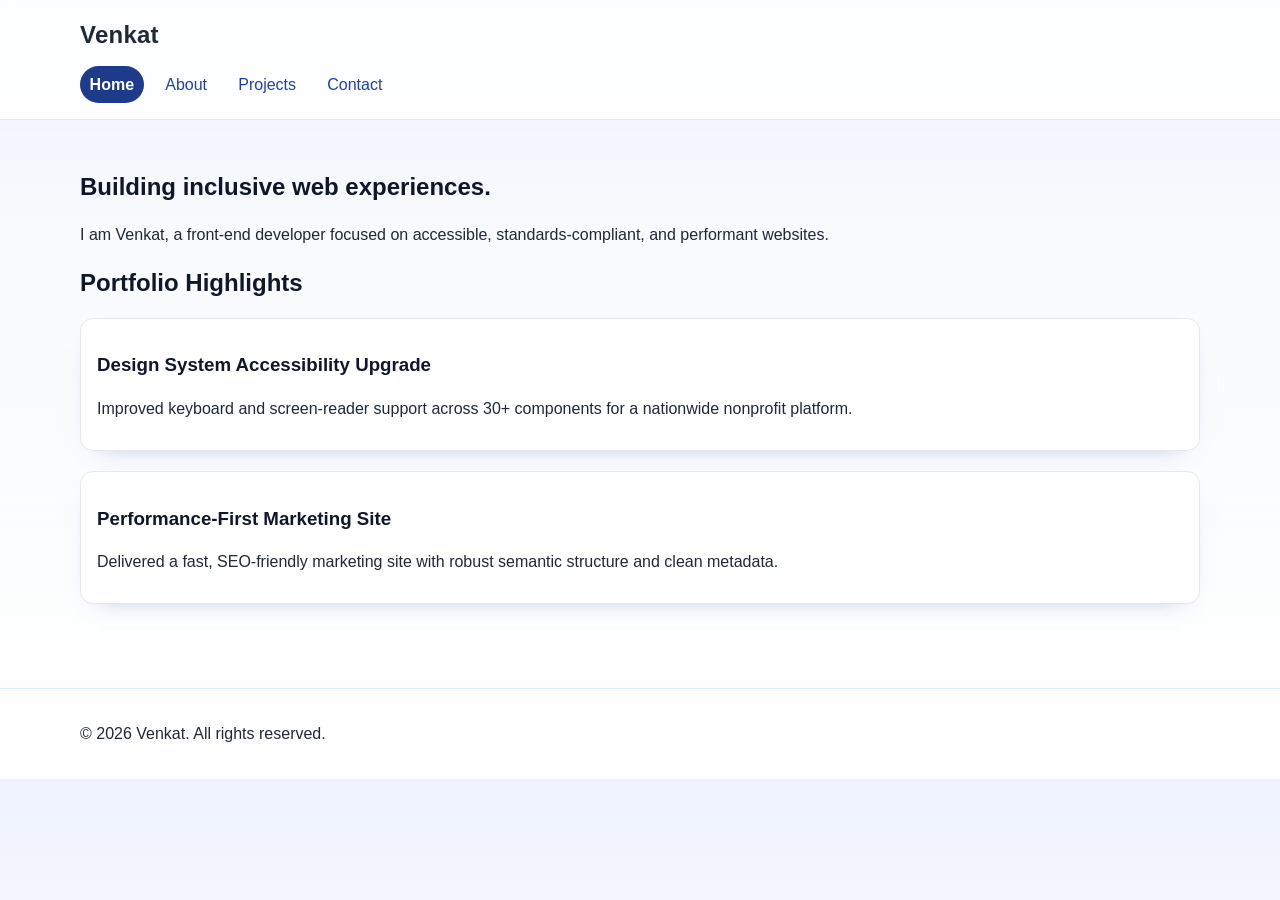
==== index.html @ 098e1fb7 "Add files via upload" ====
<!doctype html>
<html lang="en">
  <head>
    <meta charset="utf-8" />
    <meta name="viewport" content="width=device-width, initial-scale=1" />
    <title>Venkat | Personal Portfolio</title>
    <meta
      name="description"
      content="Venkat personal portfolio featuring projects, skills, and contact information."
    />
    <meta name="robots" content="index, follow" />
    <meta name="author" content="Venkat" />
    <meta name="theme-color" content="#111827" />
    <link rel="canonical" href="https://mysite.com/" />
    <meta property="og:title" content="Venkat | Personal Portfolio" />
    <meta
      property="og:description"
      content="Explore Venkat's work, experience, and ways to connect."
    />
    <meta property="og:type" content="website" />
    <meta property="og:url" content="https://mysite.com/" />
    <meta property="og:site_name" content="Venkat Portfolio" />
    <meta name="twitter:card" content="summary" />
    <meta name="twitter:title" content="Venkat | Personal Portfolio" />
    <meta
      name="twitter:description"
      content="Explore Venkat's work, experience, and ways to connect."
    />
    <link rel="stylesheet" href="styles.css" />
  </head>
  <body>
    <a class="skip-link" href="#main-content">Skip to main content</a>
    <header class="site-header" role="banner">
      <div class="wrapper">
        <p class="site-title">Venkat</p>
        <nav class="site-nav" aria-label="Primary">
          <ul>
            <li><a href="index.html" aria-current="page">Home</a></li>
            <li><a href="about.html">About</a></li>
            <li><a href="projects.html">Projects</a></li>
            <li><a href="contact.html">Contact</a></li>
          </ul>
        </nav>
      </div>
    </header>

    <main id="main-content" role="main">
      <div class="wrapper">
        <section aria-labelledby="intro-heading">
          <h1 id="intro-heading">Building inclusive web experiences.</h1>
          <p>
            I am Venkat, a front-end developer focused on accessible,
            standards-compliant, and performant websites.
          </p>
        </section>

        <section aria-labelledby="highlights-heading">
          <h2 id="highlights-heading">Portfolio Highlights</h2>
          <article aria-labelledby="highlight-1-title">
            <h3 id="highlight-1-title">Design System Accessibility Upgrade</h3>
            <p>
              Improved keyboard and screen-reader support across 30+ components
              for a nationwide nonprofit platform.
            </p>
          </article>
          <article aria-labelledby="highlight-2-title">
            <h3 id="highlight-2-title">Performance-First Marketing Site</h3>
            <p>
              Delivered a fast, SEO-friendly marketing site with robust
              semantic structure and clean metadata.
            </p>
          </article>
        </section>
      </div>
    </main>

    <footer class="site-footer" role="contentinfo">
      <div class="wrapper">
        <p>&copy; 2026 Venkat. All rights reserved.</p>
      </div>
    </footer>
  </body>
</html>
---- styles.css ----
*,
*::before,
*::after {
  box-sizing: border-box;
}

html {
  font-family: "Segoe UI", Roboto, Arial, sans-serif;
  line-height: 1.6;
  scroll-behavior: smooth;
}

body {
  margin: 0;
  color: #1f2937;
  background: linear-gradient(180deg, #eef2ff 0%, #f8fafc 30%, #ffffff 100%);
}

a {
  color: #1e40af;
  text-underline-offset: 3px;
}

a:hover {
  color: #1d4ed8;
}

a:focus-visible,
button:focus-visible,
summary:focus-visible,
input:focus-visible,
textarea:focus-visible {
  outline: 3px solid #f59e0b;
  outline-offset: 2px;
}

.skip-link {
  position: absolute;
  left: 0.5rem;
  top: -3rem;
  background: #111827;
  color: #ffffff;
  padding: 0.5rem 0.75rem;
  border-radius: 0.25rem;
}

.skip-link:focus {
  top: 0.5rem;
}

.site-header,
.site-footer {
  background: rgba(255, 255, 255, 0.85);
  backdrop-filter: blur(6px);
  border-bottom: 1px solid #dbeafe;
  padding: 1rem 0;
}

.wrapper {
  width: min(70rem, calc(100% - 2rem));
  margin-inline: auto;
}

.site-title {
  margin: 0;
  font-size: 1.5rem;
  font-weight: 700;
  letter-spacing: 0.01em;
}

.site-nav ul {
  list-style: none;
  padding: 0;
  margin: 0.75rem 0 0;
  display: flex;
  gap: 0.75rem;
  flex-wrap: wrap;
}

.site-nav a {
  display: inline-block;
  padding: 0.35rem 0.6rem;
  border-radius: 999px;
  text-decoration: none;
}

.site-nav a:hover {
  background: #e0e7ff;
}

.site-nav a[aria-current="page"] {
  background: #1e3a8a;
  color: #ffffff;
  font-weight: 700;
}

main {
  padding: 2rem 0;
}

section,
article {
  margin: 1.25rem 0;
}

section > h1,
section > h2,
article > h1,
article > h2,
article > h3 {
  line-height: 1.25;
  color: #0f172a;
}

article {
  background: #ffffff;
  border: 1px solid #e5e7eb;
  border-radius: 0.8rem;
  padding: 1rem 1rem 0.8rem;
  box-shadow: 0 10px 25px -20px rgba(30, 64, 175, 0.55);
}

details {
  background: #f8fafc;
  border: 1px solid #dbeafe;
  border-radius: 0.65rem;
  padding: 0.55rem 0.8rem;
}

summary {
  cursor: pointer;
  font-weight: 600;
  color: #1e3a8a;
}

details[open] {
  background: #eff6ff;
}

form {
  max-width: 42rem;
  background: #ffffff;
  border: 1px solid #e5e7eb;
  border-radius: 0.8rem;
  box-shadow: 0 10px 25px -20px rgba(15, 23, 42, 0.5);
  padding: 1rem;
  display: grid;
  gap: 1rem;
}

label {
  display: inline-block;
  font-weight: 600;
  margin-bottom: 0.35rem;
}

input,
textarea {
  width: 100%;
  border: 1px solid #94a3b8;
  border-radius: 0.5rem;
  padding: 0.55rem 0.65rem;
  font: inherit;
  background: #ffffff;
}

textarea {
  min-height: 10rem;
  resize: vertical;
}

small {
  display: block;
  margin-top: 0.3rem;
  color: #374151;
}

button {
  width: fit-content;
  border: 0;
  background: linear-gradient(135deg, #1e3a8a, #1d4ed8);
  color: #ffffff;
  border-radius: 0.5rem;
  padding: 0.6rem 1rem;
  font: inherit;
  cursor: pointer;
}

button:hover {
  filter: brightness(1.05);
}

.site-footer {
  border-top: 1px solid #dbeafe;
  border-bottom: 0;
  margin-top: 2rem;
}

@media (max-width: 640px) {
  .site-nav ul {
    gap: 0.45rem;
  }

  .site-nav a {
    padding: 0.3rem 0.5rem;
  }

  article,
  form {
    padding: 0.85rem;
  }
}
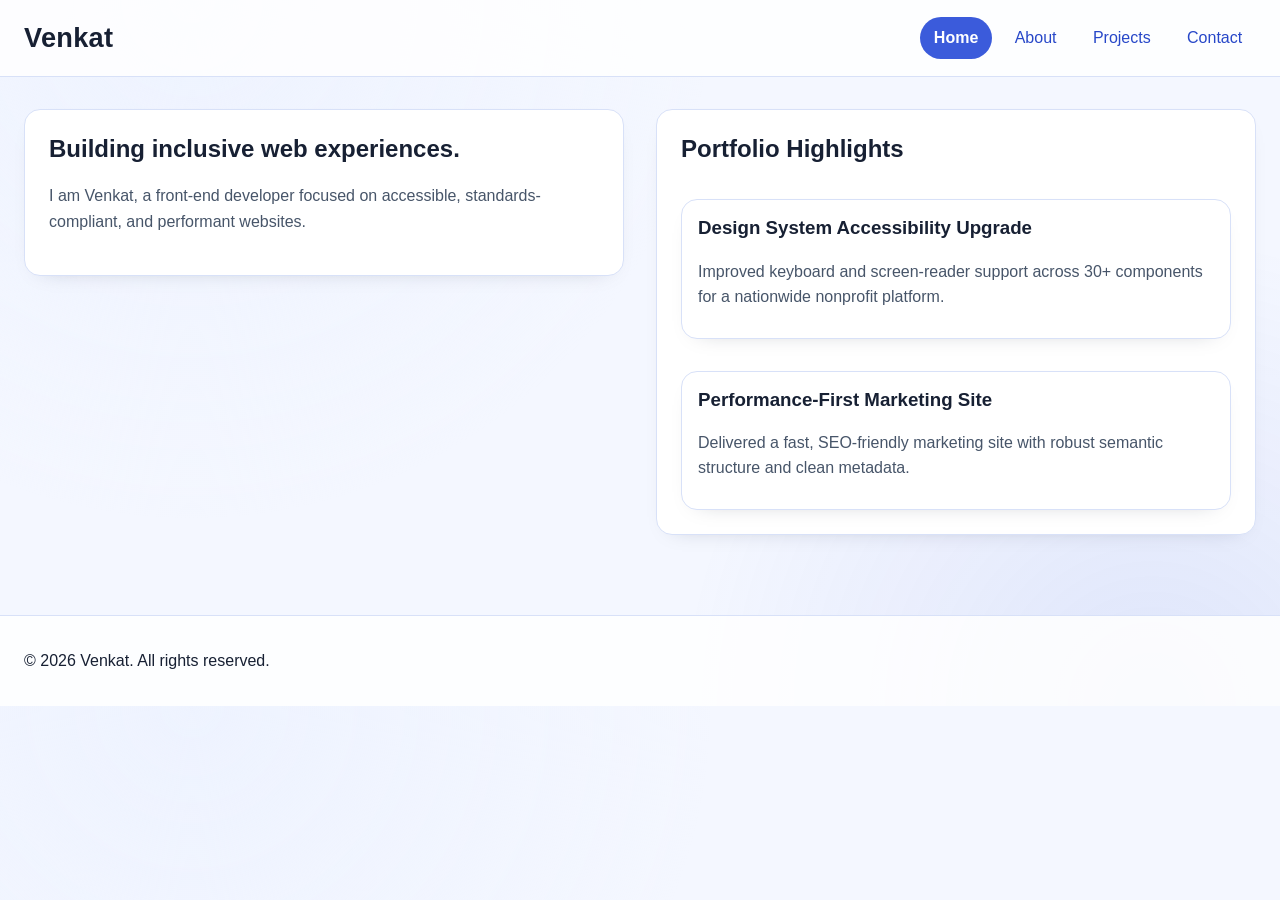
==== commit 03201775: "Add files via upload" ====
--- a/index.html
+++ b/index.html
@@ -28,7 +28,7 @@
     />
     <link rel="stylesheet" href="styles.css" />
   </head>
-  <body>
+  <body class="page-home">
     <a class="skip-link" href="#main-content">Skip to main content</a>
     <header class="site-header" role="banner">
       <div class="wrapper">
@@ -45,8 +45,8 @@
     </header>
 
     <main id="main-content" role="main">
-      <div class="wrapper">
-        <section aria-labelledby="intro-heading">
+      <div class="wrapper page-grid">
+        <section class="hero-card" aria-labelledby="intro-heading">
           <h1 id="intro-heading">Building inclusive web experiences.</h1>
           <p>
             I am Venkat, a front-end developer focused on accessible,
@@ -54,7 +54,7 @@
           </p>
         </section>
 
-        <section aria-labelledby="highlights-heading">
+        <section class="content-card" aria-labelledby="highlights-heading">
           <h2 id="highlights-heading">Portfolio Highlights</h2>
           <article aria-labelledby="highlight-1-title">
             <h3 id="highlight-1-title">Design System Accessibility Upgrade</h3>
--- a/styles.css
+++ b/styles.css
@@ -4,6 +4,48 @@
   box-sizing: border-box;
 }
 
+:root {
+  color-scheme: light;
+  --bg: #f4f7ff;
+  --bg-soft: #eef3ff;
+  --surface: rgba(255, 255, 255, 0.86);
+  --surface-solid: #ffffff;
+  --text: #172033;
+  --text-muted: #475569;
+  --accent: #3b5bdb;
+  --accent-strong: #2747c8;
+  --accent-contrast: #ffffff;
+  --border: #d8e1f8;
+  --shadow-lg: 0 18px 45px -30px rgba(23, 32, 51, 0.45);
+  --shadow-sm: 0 8px 22px -18px rgba(23, 32, 51, 0.35);
+  --radius-xl: 1rem;
+  --radius-lg: 0.85rem;
+  --space-1: 0.5rem;
+  --space-2: 0.75rem;
+  --space-3: 1rem;
+  --space-4: 1.5rem;
+  --space-5: 2rem;
+  --space-6: 3rem;
+}
+
+@media (prefers-color-scheme: dark) {
+  :root {
+    color-scheme: dark;
+    --bg: #0b1220;
+    --bg-soft: #111a2f;
+    --surface: rgba(17, 26, 47, 0.86);
+    --surface-solid: #15213a;
+    --text: #e2e8f0;
+    --text-muted: #c7d2fe;
+    --accent: #8ba3ff;
+    --accent-strong: #a9bbff;
+    --accent-contrast: #0b1220;
+    --border: #24314f;
+    --shadow-lg: 0 25px 50px -28px rgba(0, 0, 0, 0.75);
+    --shadow-sm: 0 12px 24px -20px rgba(0, 0, 0, 0.75);
+  }
+}
+
 html {
   font-family: "Segoe UI", Roboto, Arial, sans-serif;
   line-height: 1.6;
@@ -12,17 +54,20 @@
 
 body {
   margin: 0;
-  color: #1f2937;
-  background: linear-gradient(180deg, #eef2ff 0%, #f8fafc 30%, #ffffff 100%);
+  color: var(--text);
+  background:
+    radial-gradient(circle at 15% 0%, var(--bg-soft), transparent 40%),
+    radial-gradient(circle at 90% 100%, rgba(59, 91, 219, 0.12), transparent 35%),
+    var(--bg);
 }
 
 a {
-  color: #1e40af;
+  color: var(--accent-strong);
   text-underline-offset: 3px;
 }
 
 a:hover {
-  color: #1d4ed8;
+  color: var(--accent);
 }
 
 a:focus-visible,
@@ -30,7 +75,7 @@
 summary:focus-visible,
 input:focus-visible,
 textarea:focus-visible {
-  outline: 3px solid #f59e0b;
+  outline: 3px solid var(--accent);
   outline-offset: 2px;
 }
 
@@ -38,10 +83,11 @@
   position: absolute;
   left: 0.5rem;
   top: -3rem;
-  background: #111827;
-  color: #ffffff;
+  background: var(--accent);
+  color: var(--accent-contrast);
   padding: 0.5rem 0.75rem;
   border-radius: 0.25rem;
+  z-index: 50;
 }
 
 .skip-link:focus {
@@ -50,57 +96,76 @@
 
 .site-header,
 .site-footer {
-  background: rgba(255, 255, 255, 0.85);
-  backdrop-filter: blur(6px);
-  border-bottom: 1px solid #dbeafe;
-  padding: 1rem 0;
+  background: var(--surface);
+  border-bottom: 1px solid var(--border);
+  padding: var(--space-3) 0;
 }
 
 .wrapper {
-  width: min(70rem, calc(100% - 2rem));
+  width: min(74rem, calc(100% - 2rem));
   margin-inline: auto;
 }
 
 .site-title {
   margin: 0;
-  font-size: 1.5rem;
+  font-size: clamp(1.25rem, 2.8vw, 1.7rem);
   font-weight: 700;
   letter-spacing: 0.01em;
+}
+
+.site-header .wrapper {
+  display: flex;
+  flex-direction: column;
+  gap: var(--space-2);
 }
 
 .site-nav ul {
   list-style: none;
   padding: 0;
-  margin: 0.75rem 0 0;
+  margin: 0;
   display: flex;
-  gap: 0.75rem;
+  gap: 0.55rem;
   flex-wrap: wrap;
 }
 
 .site-nav a {
   display: inline-block;
-  padding: 0.35rem 0.6rem;
+  padding: 0.45rem 0.8rem;
   border-radius: 999px;
   text-decoration: none;
+  border: 1px solid transparent;
+  transition: background-color 180ms ease, border-color 180ms ease;
 }
 
 .site-nav a:hover {
-  background: #e0e7ff;
+  background: var(--bg-soft);
+  border-color: var(--border);
 }
 
 .site-nav a[aria-current="page"] {
-  background: #1e3a8a;
-  color: #ffffff;
+  background: var(--accent);
+  color: var(--accent-contrast);
   font-weight: 700;
 }
 
 main {
-  padding: 2rem 0;
-}
-
-section,
-article {
-  margin: 1.25rem 0;
+  padding: var(--space-5) 0 var(--space-6);
+}
+
+.page-grid {
+  display: grid;
+  grid-template-columns: 1fr;
+  gap: var(--space-4);
+}
+
+.hero-card,
+.content-card,
+article,
+form {
+  background: var(--surface-solid);
+  border: 1px solid var(--border);
+  border-radius: var(--radius-xl);
+  box-shadow: var(--shadow-sm);
 }
 
 section > h1,
@@ -109,104 +174,222 @@
 article > h2,
 article > h3 {
   line-height: 1.25;
-  color: #0f172a;
-}
-
-article {
-  background: #ffffff;
-  border: 1px solid #e5e7eb;
-  border-radius: 0.8rem;
-  padding: 1rem 1rem 0.8rem;
-  box-shadow: 0 10px 25px -20px rgba(30, 64, 175, 0.55);
+  color: var(--text);
+  margin-top: 0;
+}
+
+section > p,
+article > p {
+  color: var(--text-muted);
+}
+
+.hero-card,
+.content-card {
+  padding: var(--space-4);
+}
+
+.content-card {
+  display: grid;
+  gap: var(--space-3);
+}
+
+.cards-grid {
+  grid-template-columns: 1fr;
+}
+
+.content-card article {
+  padding: var(--space-3) var(--space-3) var(--space-2);
+  margin: 0;
 }
 
 details {
-  background: #f8fafc;
-  border: 1px solid #dbeafe;
-  border-radius: 0.65rem;
-  padding: 0.55rem 0.8rem;
+  background: var(--bg-soft);
+  border: 1px solid var(--border);
+  border-radius: var(--radius-lg);
+  padding: var(--space-2) var(--space-3);
 }
 
 summary {
   cursor: pointer;
   font-weight: 600;
-  color: #1e3a8a;
+  color: var(--accent-strong);
 }
 
 details[open] {
-  background: #eff6ff;
+  background: var(--surface);
 }
 
 form {
-  max-width: 42rem;
-  background: #ffffff;
-  border: 1px solid #e5e7eb;
-  border-radius: 0.8rem;
-  box-shadow: 0 10px 25px -20px rgba(15, 23, 42, 0.5);
-  padding: 1rem;
+  max-width: 100%;
+  padding: var(--space-4);
   display: grid;
-  gap: 1rem;
+  gap: var(--space-3);
+}
+
+form > div {
+  display: flex;
+  flex-direction: column;
 }
 
 label {
   display: inline-block;
   font-weight: 600;
-  margin-bottom: 0.35rem;
+  margin-bottom: 0.4rem;
 }
 
 input,
 textarea {
   width: 100%;
-  border: 1px solid #94a3b8;
-  border-radius: 0.5rem;
-  padding: 0.55rem 0.65rem;
+  border: 1px solid var(--border);
+  border-radius: 0.6rem;
+  padding: 0.65rem 0.75rem;
   font: inherit;
-  background: #ffffff;
+  color: var(--text);
+  background: var(--surface-solid);
 }
 
 textarea {
-  min-height: 10rem;
+  min-height: 11rem;
   resize: vertical;
 }
 
 small {
   display: block;
   margin-top: 0.3rem;
-  color: #374151;
+  color: var(--text-muted);
 }
 
 button {
   width: fit-content;
   border: 0;
-  background: linear-gradient(135deg, #1e3a8a, #1d4ed8);
-  color: #ffffff;
-  border-radius: 0.5rem;
-  padding: 0.6rem 1rem;
+  background: linear-gradient(135deg, var(--accent), var(--accent-strong));
+  color: var(--accent-contrast);
+  border-radius: 0.6rem;
+  padding: 0.7rem 1.2rem;
   font: inherit;
+  font-weight: 600;
   cursor: pointer;
+  box-shadow: var(--shadow-lg);
+  transition: transform 160ms ease, filter 160ms ease;
 }
 
 button:hover {
-  filter: brightness(1.05);
+  filter: brightness(1.07);
+  transform: translateY(-1px);
 }
 
 .site-footer {
-  border-top: 1px solid #dbeafe;
+  border-top: 1px solid var(--border);
   border-bottom: 0;
-  margin-top: 2rem;
-}
-
-@media (max-width: 640px) {
+  margin-top: var(--space-5);
+}
+
+@media (min-width: 48rem) {
+  .site-header .wrapper {
+    flex-direction: row;
+    align-items: center;
+    justify-content: space-between;
+  }
+
+  .page-grid {
+    grid-template-columns: repeat(12, 1fr);
+    gap: var(--space-5);
+  }
+
+  .hero-card {
+    grid-column: 1 / span 5;
+    align-self: start;
+    position: sticky;
+    top: 1.25rem;
+  }
+
+  .content-card {
+    grid-column: 6 / -1;
+  }
+
+  .content-card article + article {
+    margin-top: var(--space-3);
+  }
+
+  .cards-grid {
+    grid-template-columns: repeat(2, minmax(0, 1fr));
+    align-items: start;
+  }
+
+  .cards-grid > h2 {
+    grid-column: 1 / -1;
+  }
+
+  .cards-grid article + article {
+    margin-top: 0;
+  }
+
+  form {
+    grid-template-columns: 1fr 1fr;
+    column-gap: var(--space-3);
+  }
+
+  form > div:nth-of-type(1),
+  form > div:nth-of-type(2),
+  form > div:nth-of-type(3),
+  form > div:nth-of-type(4),
+  form > p,
+  form > button {
+    grid-column: 1 / -1;
+  }
+
+  .page-contact form > div:nth-of-type(1),
+  .page-contact form > div:nth-of-type(2) {
+    grid-column: span 1;
+  }
+}
+
+@media (min-width: 64rem) {
+  .wrapper {
+    width: min(80rem, calc(100% - 3rem));
+  }
+
+  .page-home .hero-card {
+    grid-column: 1 / span 6;
+  }
+
+  .page-home .content-card {
+    grid-column: 7 / -1;
+  }
+
+  .page-about .hero-card,
+  .page-projects .hero-card,
+  .page-contact .hero-card {
+    grid-column: 1 / span 4;
+  }
+
+  .page-about .content-card,
+  .page-projects .content-card,
+  .page-contact .content-card {
+    grid-column: 5 / -1;
+  }
+
+  .cards-grid {
+    grid-template-columns: repeat(3, minmax(0, 1fr));
+  }
+}
+
+@media (max-width: 30rem) {
+  .wrapper {
+    width: min(100%, calc(100% - 1.1rem));
+  }
+
   .site-nav ul {
-    gap: 0.45rem;
+    gap: 0.35rem;
   }
 
   .site-nav a {
-    padding: 0.3rem 0.5rem;
-  }
-
-  article,
+    padding: 0.35rem 0.55rem;
+  }
+
+  .hero-card,
+  .content-card,
   form {
-    padding: 0.85rem;
-  }
-}
+    padding: var(--space-3);
+  }
+}
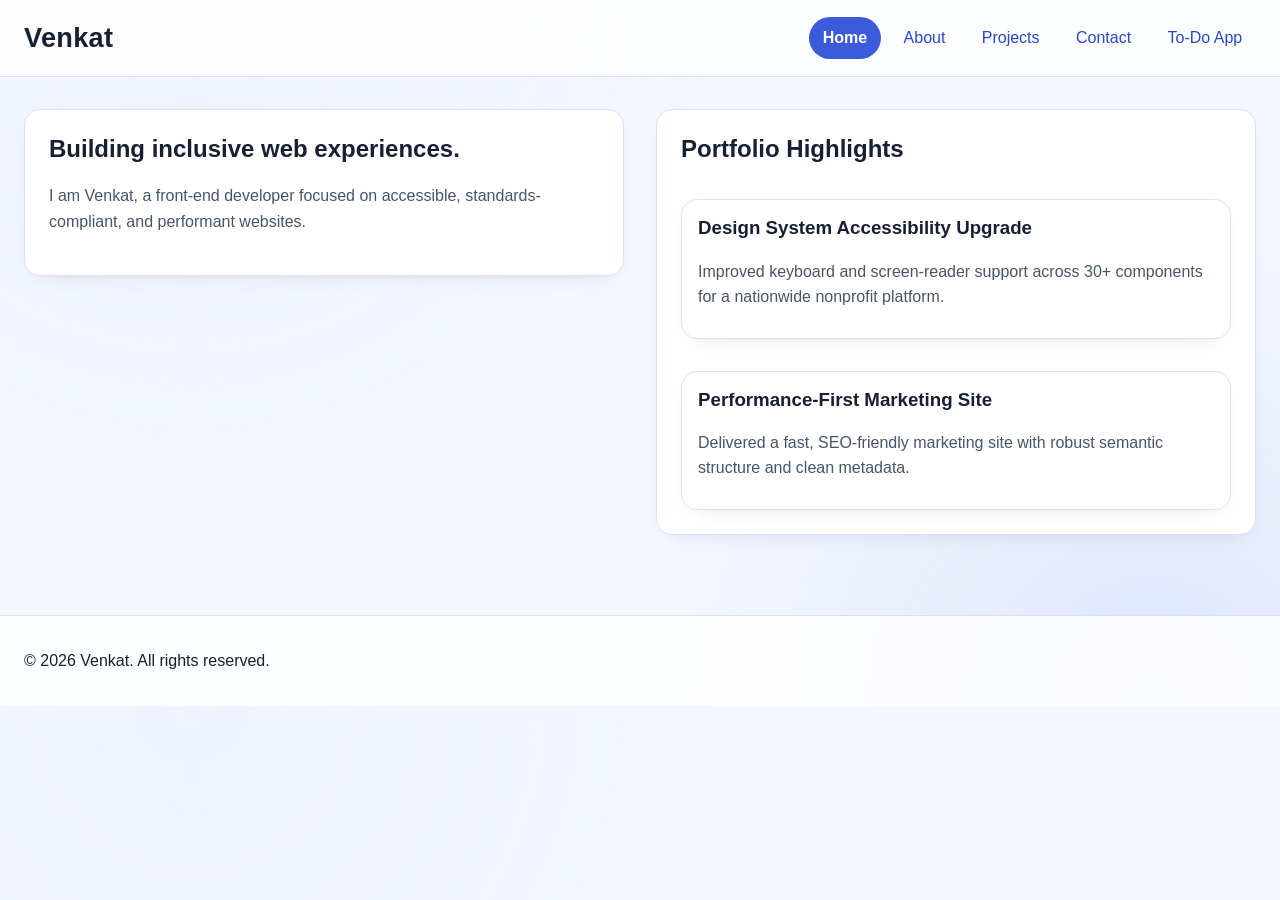
==== commit 0a293846: "Add files via upload" ====
--- a/index.html
+++ b/index.html
@@ -39,6 +39,7 @@
             <li><a href="about.html">About</a></li>
             <li><a href="projects.html">Projects</a></li>
             <li><a href="contact.html">Contact</a></li>
+            <li><a href="todo.html">To-Do App</a></li>
           </ul>
         </nav>
       </div>
--- a/styles.css
+++ b/styles.css
@@ -393,3 +393,145 @@
     padding: var(--space-3);
   }
 }
+
+.page-todo main {
+  padding-top: var(--space-4);
+}
+
+.todo-shell {
+  background: var(--surface-solid);
+  border: 1px solid var(--border);
+  border-radius: var(--radius-xl);
+  box-shadow: var(--shadow-sm);
+  padding: var(--space-4);
+}
+
+.todo-shell h1 {
+  margin: 0 0 var(--space-1);
+}
+
+.todo-subtitle {
+  margin-top: 0;
+  color: var(--text-muted);
+}
+
+.todo-form {
+  background: transparent;
+  border: 0;
+  box-shadow: none;
+  padding: 0;
+  margin-bottom: var(--space-3);
+}
+
+.todo-input-row {
+  display: grid;
+  grid-template-columns: 1fr auto;
+  gap: var(--space-2);
+  align-items: center;
+}
+
+.todo-toolbar {
+  display: flex;
+  gap: var(--space-2);
+  justify-content: space-between;
+  align-items: center;
+  flex-wrap: wrap;
+  margin-bottom: var(--space-3);
+}
+
+.filter-group {
+  display: inline-flex;
+  gap: 0.45rem;
+  flex-wrap: wrap;
+}
+
+.filter-btn {
+  box-shadow: none;
+  border: 1px solid var(--border);
+  border-radius: 999px;
+  background: var(--surface-solid);
+  color: var(--text);
+  padding: 0.45rem 0.8rem;
+}
+
+.filter-btn.is-active {
+  background: var(--accent);
+  color: var(--accent-contrast);
+  border-color: transparent;
+}
+
+.todo-count {
+  margin: 0;
+  color: var(--text-muted);
+  font-weight: 600;
+}
+
+.todo-list {
+  list-style: none;
+  margin: 0;
+  padding: 0;
+  display: grid;
+  gap: 0.75rem;
+}
+
+.todo-item {
+  display: grid;
+  grid-template-columns: auto 1fr auto;
+  gap: var(--space-2);
+  align-items: center;
+  border: 1px solid var(--border);
+  border-radius: var(--radius-lg);
+  padding: var(--space-2);
+  background: var(--surface);
+}
+
+.check-btn {
+  box-shadow: none;
+  min-width: 4.25rem;
+  padding: 0.5rem 0.65rem;
+}
+
+.check-btn.is-done {
+  background: linear-gradient(135deg, #1f9d66, #137c50);
+}
+
+.task-text {
+  margin: 0;
+  word-break: break-word;
+}
+
+.task-text.is-complete {
+  text-decoration: line-through;
+  color: var(--text-muted);
+}
+
+.item-actions {
+  display: flex;
+  gap: 0.5rem;
+  flex-wrap: wrap;
+}
+
+.item-actions button {
+  box-shadow: none;
+  padding: 0.5rem 0.7rem;
+}
+
+.item-actions .danger {
+  background: linear-gradient(135deg, #dc2626, #b91c1c);
+}
+
+.empty-state {
+  margin: 0;
+  color: var(--text-muted);
+}
+
+@media (max-width: 38rem) {
+  .todo-item {
+    grid-template-columns: 1fr;
+    gap: 0.6rem;
+  }
+
+  .todo-input-row {
+    grid-template-columns: 1fr;
+  }
+}
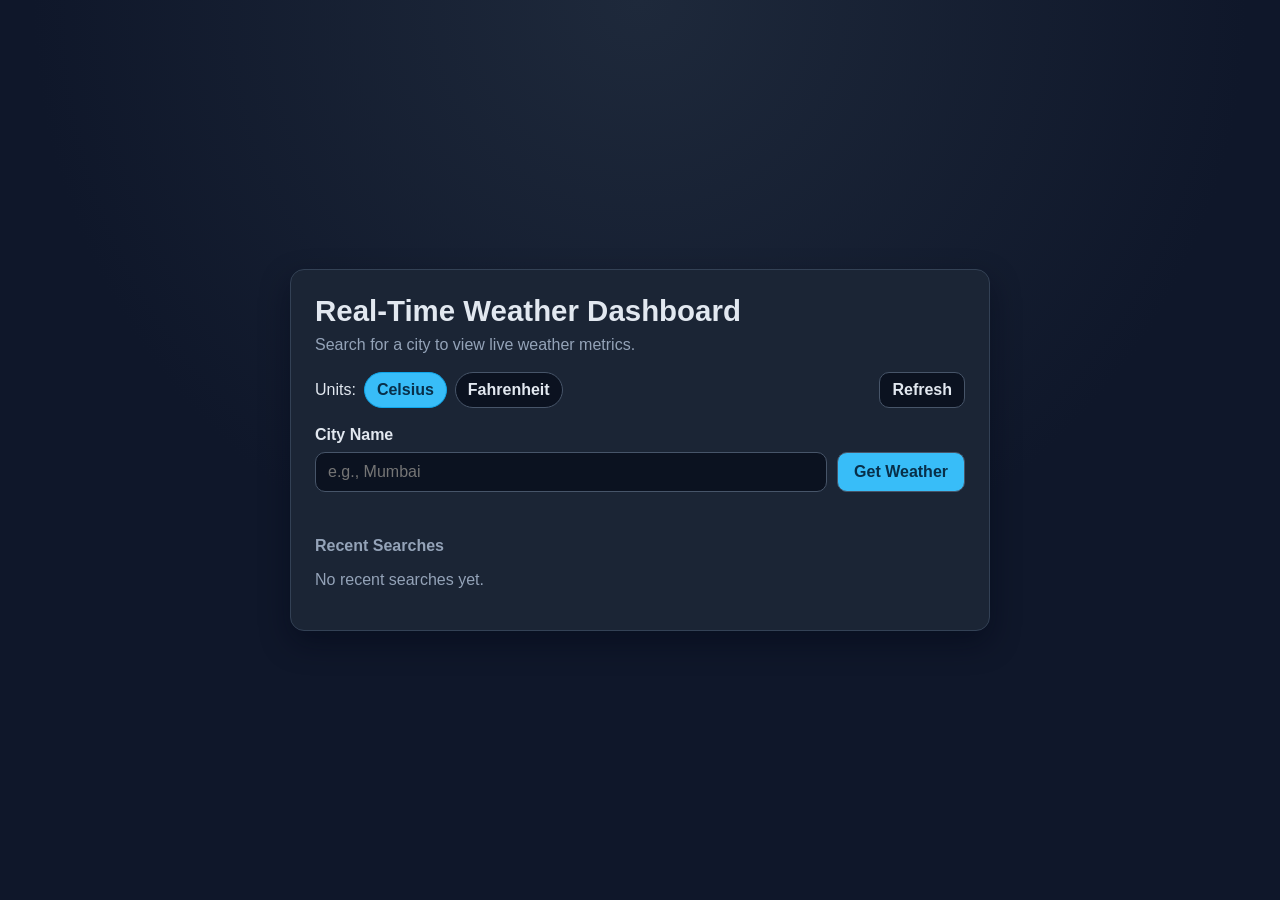
==== commit 8a89d2e6: "Add files via upload" ====
--- a/index.html
+++ b/index.html
@@ -1,84 +1,85 @@
 <!doctype html>
 <html lang="en">
   <head>
-    <meta charset="utf-8" />
-    <meta name="viewport" content="width=device-width, initial-scale=1" />
-    <title>Venkat | Personal Portfolio</title>
-    <meta
-      name="description"
-      content="Venkat personal portfolio featuring projects, skills, and contact information."
-    />
-    <meta name="robots" content="index, follow" />
-    <meta name="author" content="Venkat" />
-    <meta name="theme-color" content="#111827" />
-    <link rel="canonical" href="https://mysite.com/" />
-    <meta property="og:title" content="Venkat | Personal Portfolio" />
-    <meta
-      property="og:description"
-      content="Explore Venkat's work, experience, and ways to connect."
-    />
-    <meta property="og:type" content="website" />
-    <meta property="og:url" content="https://mysite.com/" />
-    <meta property="og:site_name" content="Venkat Portfolio" />
-    <meta name="twitter:card" content="summary" />
-    <meta name="twitter:title" content="Venkat | Personal Portfolio" />
-    <meta
-      name="twitter:description"
-      content="Explore Venkat's work, experience, and ways to connect."
-    />
-    <link rel="stylesheet" href="styles.css" />
+    <meta charset="UTF-8" />
+    <meta name="viewport" content="width=device-width, initial-scale=1.0" />
+    <title>Real-Time Weather Dashboard</title>
+    <link rel="stylesheet" href="./styles.css" />
   </head>
-  <body class="page-home">
-    <a class="skip-link" href="#main-content">Skip to main content</a>
-    <header class="site-header" role="banner">
-      <div class="wrapper">
-        <p class="site-title">Venkat</p>
-        <nav class="site-nav" aria-label="Primary">
-          <ul>
-            <li><a href="index.html" aria-current="page">Home</a></li>
-            <li><a href="about.html">About</a></li>
-            <li><a href="projects.html">Projects</a></li>
-            <li><a href="contact.html">Contact</a></li>
-            <li><a href="todo.html">To-Do App</a></li>
-          </ul>
-        </nav>
-      </div>
-    </header>
+  <body>
+    <main class="dashboard">
+      <header>
+        <h1>Real-Time Weather Dashboard</h1>
+        <p>Search for a city to view live weather metrics.</p>
+      </header>
 
-    <main id="main-content" role="main">
-      <div class="wrapper page-grid">
-        <section class="hero-card" aria-labelledby="intro-heading">
-          <h1 id="intro-heading">Building inclusive web experiences.</h1>
-          <p>
-            I am Venkat, a front-end developer focused on accessible,
-            standards-compliant, and performant websites.
-          </p>
-        </section>
+      <section class="toolbar" aria-label="Dashboard controls">
+        <div class="unit-toggle" role="group" aria-label="Temperature unit">
+          <span>Units:</span>
+          <button id="unit-c" class="toggle active" type="button">Celsius</button>
+          <button id="unit-f" class="toggle" type="button">Fahrenheit</button>
+        </div>
+        <button id="refresh-btn" class="secondary-btn" type="button">Refresh</button>
+      </section>
 
-        <section class="content-card" aria-labelledby="highlights-heading">
-          <h2 id="highlights-heading">Portfolio Highlights</h2>
-          <article aria-labelledby="highlight-1-title">
-            <h3 id="highlight-1-title">Design System Accessibility Upgrade</h3>
-            <p>
-              Improved keyboard and screen-reader support across 30+ components
-              for a nationwide nonprofit platform.
-            </p>
+      <form id="search-form" class="search" novalidate>
+        <label for="city-input">City Name</label>
+        <div class="search-row">
+          <input
+            id="city-input"
+            name="city"
+            type="text"
+            placeholder="e.g., Mumbai"
+            autocomplete="off"
+            required
+          />
+          <button type="submit">Get Weather</button>
+        </div>
+        <p id="status" class="status" role="status" aria-live="polite"></p>
+      </form>
+
+      <section class="recent-searches">
+        <h2>Recent Searches</h2>
+        <div id="recent-list" class="chip-list"></div>
+      </section>
+
+      <section id="weather-card" class="weather-card hidden" aria-live="polite">
+        <h2 id="location-name"></h2>
+        <div class="metrics">
+          <article class="metric">
+            <h3>Temperature</h3>
+            <p id="temperature-value">--</p>
           </article>
-          <article aria-labelledby="highlight-2-title">
-            <h3 id="highlight-2-title">Performance-First Marketing Site</h3>
-            <p>
-              Delivered a fast, SEO-friendly marketing site with robust
-              semantic structure and clean metadata.
-            </p>
+          <article class="metric">
+            <h3>Humidity</h3>
+            <p id="humidity-value">--</p>
           </article>
-        </section>
-      </div>
+          <article class="metric">
+            <h3>Wind Speed</h3>
+            <p id="wind-value">--</p>
+          </article>
+          <article class="metric">
+            <h3>Feels Like</h3>
+            <p id="feels-like-value">--</p>
+          </article>
+          <article class="metric">
+            <h3>Pressure</h3>
+            <p id="pressure-value">--</p>
+          </article>
+          <article class="metric">
+            <h3>UV Index</h3>
+            <p id="uv-value">--</p>
+          </article>
+        </div>
+        <p id="updated-time" class="updated-time"></p>
+      </section>
+
+      <section id="forecast-card" class="weather-card hidden">
+        <h2>Next 24 Hours Forecast</h2>
+        <div id="forecast-list" class="forecast-list"></div>
+      </section>
     </main>
 
-    <footer class="site-footer" role="contentinfo">
-      <div class="wrapper">
-        <p>&copy; 2026 Venkat. All rights reserved.</p>
-      </div>
-    </footer>
+    <script src="./app.js" type="module"></script>
   </body>
 </html>
--- a/styles.css
+++ b/styles.css
@@ -1,537 +1,251 @@
-*,
-*::before,
-*::after {
+:root {
+  color-scheme: dark;
+  --bg: #0f172a;
+  --panel: #1e293b;
+  --text: #e2e8f0;
+  --muted: #94a3b8;
+  --accent: #38bdf8;
+  --danger: #f87171;
+  --ok: #4ade80;
+}
+
+* {
   box-sizing: border-box;
-}
-
-:root {
-  color-scheme: light;
-  --bg: #f4f7ff;
-  --bg-soft: #eef3ff;
-  --surface: rgba(255, 255, 255, 0.86);
-  --surface-solid: #ffffff;
-  --text: #172033;
-  --text-muted: #475569;
-  --accent: #3b5bdb;
-  --accent-strong: #2747c8;
-  --accent-contrast: #ffffff;
-  --border: #d8e1f8;
-  --shadow-lg: 0 18px 45px -30px rgba(23, 32, 51, 0.45);
-  --shadow-sm: 0 8px 22px -18px rgba(23, 32, 51, 0.35);
-  --radius-xl: 1rem;
-  --radius-lg: 0.85rem;
-  --space-1: 0.5rem;
-  --space-2: 0.75rem;
-  --space-3: 1rem;
-  --space-4: 1.5rem;
-  --space-5: 2rem;
-  --space-6: 3rem;
-}
-
-@media (prefers-color-scheme: dark) {
-  :root {
-    color-scheme: dark;
-    --bg: #0b1220;
-    --bg-soft: #111a2f;
-    --surface: rgba(17, 26, 47, 0.86);
-    --surface-solid: #15213a;
-    --text: #e2e8f0;
-    --text-muted: #c7d2fe;
-    --accent: #8ba3ff;
-    --accent-strong: #a9bbff;
-    --accent-contrast: #0b1220;
-    --border: #24314f;
-    --shadow-lg: 0 25px 50px -28px rgba(0, 0, 0, 0.75);
-    --shadow-sm: 0 12px 24px -20px rgba(0, 0, 0, 0.75);
-  }
-}
-
-html {
-  font-family: "Segoe UI", Roboto, Arial, sans-serif;
-  line-height: 1.6;
-  scroll-behavior: smooth;
 }
 
 body {
   margin: 0;
-  color: var(--text);
-  background:
-    radial-gradient(circle at 15% 0%, var(--bg-soft), transparent 40%),
-    radial-gradient(circle at 90% 100%, rgba(59, 91, 219, 0.12), transparent 35%),
-    var(--bg);
-}
-
-a {
-  color: var(--accent-strong);
-  text-underline-offset: 3px;
-}
-
-a:hover {
-  color: var(--accent);
-}
-
-a:focus-visible,
-button:focus-visible,
-summary:focus-visible,
-input:focus-visible,
-textarea:focus-visible {
-  outline: 3px solid var(--accent);
-  outline-offset: 2px;
-}
-
-.skip-link {
-  position: absolute;
-  left: 0.5rem;
-  top: -3rem;
+  min-height: 100vh;
+  font-family: Arial, sans-serif;
+  background: radial-gradient(circle at top, #1e293b, #0f172a 55%);
+  color: var(--text);
+  display: grid;
+  place-items: center;
+  padding: 24px;
+}
+
+.dashboard {
+  width: min(700px, 100%);
+  background: color-mix(in srgb, var(--panel) 90%, #000 10%);
+  border: 1px solid #334155;
+  border-radius: 14px;
+  padding: 24px;
+  box-shadow: 0 12px 30px rgb(2 6 23 / 0.45);
+}
+
+h1 {
+  margin-top: 0;
+  margin-bottom: 8px;
+  font-size: clamp(1.4rem, 2.3vw, 2rem);
+}
+
+header p {
+  margin-top: 0;
+  color: var(--muted);
+}
+
+.search {
+  margin-top: 18px;
+}
+
+.toolbar {
+  margin-top: 18px;
+  display: flex;
+  justify-content: space-between;
+  gap: 12px;
+  align-items: center;
+  flex-wrap: wrap;
+}
+
+.unit-toggle {
+  display: flex;
+  gap: 8px;
+  align-items: center;
+}
+
+.toggle,
+.secondary-btn {
+  background: #0b1220;
+  color: var(--text);
+  border: 1px solid #475569;
+  border-radius: 999px;
+  padding: 8px 12px;
+  cursor: pointer;
+}
+
+.toggle.active {
   background: var(--accent);
-  color: var(--accent-contrast);
-  padding: 0.5rem 0.75rem;
-  border-radius: 0.25rem;
-  z-index: 50;
-}
-
-.skip-link:focus {
-  top: 0.5rem;
-}
-
-.site-header,
-.site-footer {
-  background: var(--surface);
-  border-bottom: 1px solid var(--border);
-  padding: var(--space-3) 0;
-}
-
-.wrapper {
-  width: min(74rem, calc(100% - 2rem));
-  margin-inline: auto;
-}
-
-.site-title {
-  margin: 0;
-  font-size: clamp(1.25rem, 2.8vw, 1.7rem);
-  font-weight: 700;
-  letter-spacing: 0.01em;
-}
-
-.site-header .wrapper {
-  display: flex;
-  flex-direction: column;
-  gap: var(--space-2);
-}
-
-.site-nav ul {
-  list-style: none;
-  padding: 0;
-  margin: 0;
-  display: flex;
-  gap: 0.55rem;
-  flex-wrap: wrap;
-}
-
-.site-nav a {
-  display: inline-block;
-  padding: 0.45rem 0.8rem;
-  border-radius: 999px;
-  text-decoration: none;
-  border: 1px solid transparent;
-  transition: background-color 180ms ease, border-color 180ms ease;
-}
-
-.site-nav a:hover {
-  background: var(--bg-soft);
-  border-color: var(--border);
-}
-
-.site-nav a[aria-current="page"] {
-  background: var(--accent);
-  color: var(--accent-contrast);
-  font-weight: 700;
-}
-
-main {
-  padding: var(--space-5) 0 var(--space-6);
-}
-
-.page-grid {
-  display: grid;
-  grid-template-columns: 1fr;
-  gap: var(--space-4);
-}
-
-.hero-card,
-.content-card,
-article,
-form {
-  background: var(--surface-solid);
-  border: 1px solid var(--border);
-  border-radius: var(--radius-xl);
-  box-shadow: var(--shadow-sm);
-}
-
-section > h1,
-section > h2,
-article > h1,
-article > h2,
-article > h3 {
-  line-height: 1.25;
-  color: var(--text);
-  margin-top: 0;
-}
-
-section > p,
-article > p {
-  color: var(--text-muted);
-}
-
-.hero-card,
-.content-card {
-  padding: var(--space-4);
-}
-
-.content-card {
-  display: grid;
-  gap: var(--space-3);
-}
-
-.cards-grid {
-  grid-template-columns: 1fr;
-}
-
-.content-card article {
-  padding: var(--space-3) var(--space-3) var(--space-2);
-  margin: 0;
-}
-
-details {
-  background: var(--bg-soft);
-  border: 1px solid var(--border);
-  border-radius: var(--radius-lg);
-  padding: var(--space-2) var(--space-3);
-}
-
-summary {
-  cursor: pointer;
-  font-weight: 600;
-  color: var(--accent-strong);
-}
-
-details[open] {
-  background: var(--surface);
-}
-
-form {
-  max-width: 100%;
-  padding: var(--space-4);
-  display: grid;
-  gap: var(--space-3);
-}
-
-form > div {
-  display: flex;
-  flex-direction: column;
+  color: #082f49;
+  border-color: #0ea5e9;
+}
+
+.secondary-btn {
+  border-radius: 10px;
 }
 
 label {
   display: inline-block;
+  margin-bottom: 8px;
   font-weight: 600;
-  margin-bottom: 0.4rem;
+}
+
+.search-row {
+  display: flex;
+  gap: 10px;
 }
 
 input,
-textarea {
-  width: 100%;
-  border: 1px solid var(--border);
-  border-radius: 0.6rem;
-  padding: 0.65rem 0.75rem;
-  font: inherit;
-  color: var(--text);
-  background: var(--surface-solid);
-}
-
-textarea {
-  min-height: 11rem;
-  resize: vertical;
-}
-
-small {
-  display: block;
-  margin-top: 0.3rem;
-  color: var(--text-muted);
-}
-
 button {
-  width: fit-content;
-  border: 0;
-  background: linear-gradient(135deg, var(--accent), var(--accent-strong));
-  color: var(--accent-contrast);
-  border-radius: 0.6rem;
-  padding: 0.7rem 1.2rem;
-  font: inherit;
-  font-weight: 600;
+  border-radius: 10px;
+  border: 1px solid #475569;
+  font-size: 1rem;
+}
+
+input {
+  flex: 1;
+  padding: 10px 12px;
+  background: #0b1220;
+  color: var(--text);
+}
+
+button {
+  padding: 10px 16px;
+  background: var(--accent);
+  color: #082f49;
+  font-weight: 700;
   cursor: pointer;
-  box-shadow: var(--shadow-lg);
-  transition: transform 160ms ease, filter 160ms ease;
-}
-
-button:hover {
-  filter: brightness(1.07);
-  transform: translateY(-1px);
-}
-
-.site-footer {
-  border-top: 1px solid var(--border);
-  border-bottom: 0;
-  margin-top: var(--space-5);
-}
-
-@media (min-width: 48rem) {
-  .site-header .wrapper {
-    flex-direction: row;
-    align-items: center;
-    justify-content: space-between;
-  }
-
-  .page-grid {
-    grid-template-columns: repeat(12, 1fr);
-    gap: var(--space-5);
-  }
-
-  .hero-card {
-    grid-column: 1 / span 5;
-    align-self: start;
-    position: sticky;
-    top: 1.25rem;
-  }
-
-  .content-card {
-    grid-column: 6 / -1;
-  }
-
-  .content-card article + article {
-    margin-top: var(--space-3);
-  }
-
-  .cards-grid {
-    grid-template-columns: repeat(2, minmax(0, 1fr));
-    align-items: start;
-  }
-
-  .cards-grid > h2 {
-    grid-column: 1 / -1;
-  }
-
-  .cards-grid article + article {
-    margin-top: 0;
-  }
-
-  form {
-    grid-template-columns: 1fr 1fr;
-    column-gap: var(--space-3);
-  }
-
-  form > div:nth-of-type(1),
-  form > div:nth-of-type(2),
-  form > div:nth-of-type(3),
-  form > div:nth-of-type(4),
-  form > p,
-  form > button {
-    grid-column: 1 / -1;
-  }
-
-  .page-contact form > div:nth-of-type(1),
-  .page-contact form > div:nth-of-type(2) {
-    grid-column: span 1;
-  }
-}
-
-@media (min-width: 64rem) {
-  .wrapper {
-    width: min(80rem, calc(100% - 3rem));
-  }
-
-  .page-home .hero-card {
-    grid-column: 1 / span 6;
-  }
-
-  .page-home .content-card {
-    grid-column: 7 / -1;
-  }
-
-  .page-about .hero-card,
-  .page-projects .hero-card,
-  .page-contact .hero-card {
-    grid-column: 1 / span 4;
-  }
-
-  .page-about .content-card,
-  .page-projects .content-card,
-  .page-contact .content-card {
-    grid-column: 5 / -1;
-  }
-
-  .cards-grid {
-    grid-template-columns: repeat(3, minmax(0, 1fr));
-  }
-}
-
-@media (max-width: 30rem) {
-  .wrapper {
-    width: min(100%, calc(100% - 1.1rem));
-  }
-
-  .site-nav ul {
-    gap: 0.35rem;
-  }
-
-  .site-nav a {
-    padding: 0.35rem 0.55rem;
-  }
-
-  .hero-card,
-  .content-card,
-  form {
-    padding: var(--space-3);
-  }
-}
-
-.page-todo main {
-  padding-top: var(--space-4);
-}
-
-.todo-shell {
-  background: var(--surface-solid);
-  border: 1px solid var(--border);
-  border-radius: var(--radius-xl);
-  box-shadow: var(--shadow-sm);
-  padding: var(--space-4);
-}
-
-.todo-shell h1 {
-  margin: 0 0 var(--space-1);
-}
-
-.todo-subtitle {
-  margin-top: 0;
-  color: var(--text-muted);
-}
-
-.todo-form {
-  background: transparent;
-  border: 0;
-  box-shadow: none;
-  padding: 0;
-  margin-bottom: var(--space-3);
-}
-
-.todo-input-row {
+}
+
+button:disabled {
+  opacity: 0.7;
+  cursor: wait;
+}
+
+.status {
+  min-height: 1.2em;
+  margin-top: 8px;
+  color: var(--muted);
+}
+
+.status.error {
+  color: var(--danger);
+}
+
+.status.success {
+  color: var(--ok);
+}
+
+.weather-card {
+  margin-top: 20px;
+  background: #0b1220;
+  border: 1px solid #334155;
+  border-radius: 12px;
+  padding: 18px;
+}
+
+.recent-searches {
+  margin-top: 18px;
+}
+
+.recent-searches h2 {
+  margin: 0 0 8px;
+  font-size: 1rem;
+  color: var(--muted);
+}
+
+.chip-list {
+  display: flex;
+  gap: 8px;
+  flex-wrap: wrap;
+}
+
+.chip-list button {
+  background: #111827;
+  color: var(--text);
+  border: 1px solid #334155;
+  border-radius: 999px;
+  padding: 6px 12px;
+}
+
+.hidden {
+  display: none;
+}
+
+.metrics {
   display: grid;
-  grid-template-columns: 1fr auto;
-  gap: var(--space-2);
-  align-items: center;
-}
-
-.todo-toolbar {
-  display: flex;
-  gap: var(--space-2);
-  justify-content: space-between;
-  align-items: center;
-  flex-wrap: wrap;
-  margin-bottom: var(--space-3);
-}
-
-.filter-group {
-  display: inline-flex;
-  gap: 0.45rem;
-  flex-wrap: wrap;
-}
-
-.filter-btn {
-  box-shadow: none;
-  border: 1px solid var(--border);
-  border-radius: 999px;
-  background: var(--surface-solid);
-  color: var(--text);
-  padding: 0.45rem 0.8rem;
-}
-
-.filter-btn.is-active {
-  background: var(--accent);
-  color: var(--accent-contrast);
-  border-color: transparent;
-}
-
-.todo-count {
+  grid-template-columns: repeat(3, minmax(120px, 1fr));
+  gap: 12px;
+  margin-top: 12px;
+}
+
+.metric {
+  background: #111827;
+  border: 1px solid #1f2937;
+  border-radius: 10px;
+  padding: 12px;
+}
+
+.metric h3 {
   margin: 0;
-  color: var(--text-muted);
-  font-weight: 600;
-}
-
-.todo-list {
-  list-style: none;
-  margin: 0;
-  padding: 0;
+  font-size: 0.9rem;
+  color: var(--muted);
+}
+
+.metric p {
+  margin: 10px 0 0;
+  font-size: 1.3rem;
+  font-weight: 700;
+}
+
+.updated-time {
+  margin-top: 14px;
+  color: var(--muted);
+  font-size: 0.9rem;
+}
+
+.forecast-list {
+  margin-top: 12px;
   display: grid;
-  gap: 0.75rem;
-}
-
-.todo-item {
-  display: grid;
-  grid-template-columns: auto 1fr auto;
-  gap: var(--space-2);
-  align-items: center;
-  border: 1px solid var(--border);
-  border-radius: var(--radius-lg);
-  padding: var(--space-2);
-  background: var(--surface);
-}
-
-.check-btn {
-  box-shadow: none;
-  min-width: 4.25rem;
-  padding: 0.5rem 0.65rem;
-}
-
-.check-btn.is-done {
-  background: linear-gradient(135deg, #1f9d66, #137c50);
-}
-
-.task-text {
-  margin: 0;
-  word-break: break-word;
-}
-
-.task-text.is-complete {
-  text-decoration: line-through;
-  color: var(--text-muted);
-}
-
-.item-actions {
-  display: flex;
-  gap: 0.5rem;
-  flex-wrap: wrap;
-}
-
-.item-actions button {
-  box-shadow: none;
-  padding: 0.5rem 0.7rem;
-}
-
-.item-actions .danger {
-  background: linear-gradient(135deg, #dc2626, #b91c1c);
-}
-
-.empty-state {
-  margin: 0;
-  color: var(--text-muted);
-}
-
-@media (max-width: 38rem) {
-  .todo-item {
+  grid-template-columns: repeat(auto-fit, minmax(100px, 1fr));
+  gap: 10px;
+}
+
+.forecast-item {
+  background: #111827;
+  border: 1px solid #1f2937;
+  border-radius: 10px;
+  padding: 10px;
+  text-align: center;
+}
+
+.forecast-time {
+  color: var(--muted);
+  font-size: 0.85rem;
+}
+
+.forecast-temp {
+  margin-top: 6px;
+  font-size: 1.05rem;
+  font-weight: 700;
+}
+
+@media (max-width: 620px) {
+  .search-row {
+    flex-direction: column;
+  }
+
+  .metrics {
+    grid-template-columns: repeat(2, minmax(120px, 1fr));
+  }
+
+  .toolbar {
+    flex-direction: column;
+    align-items: stretch;
+  }
+}
+
+@media (max-width: 420px) {
+  .metrics {
     grid-template-columns: 1fr;
-    gap: 0.6rem;
-  }
-
-  .todo-input-row {
-    grid-template-columns: 1fr;
-  }
-}
+  }
+}
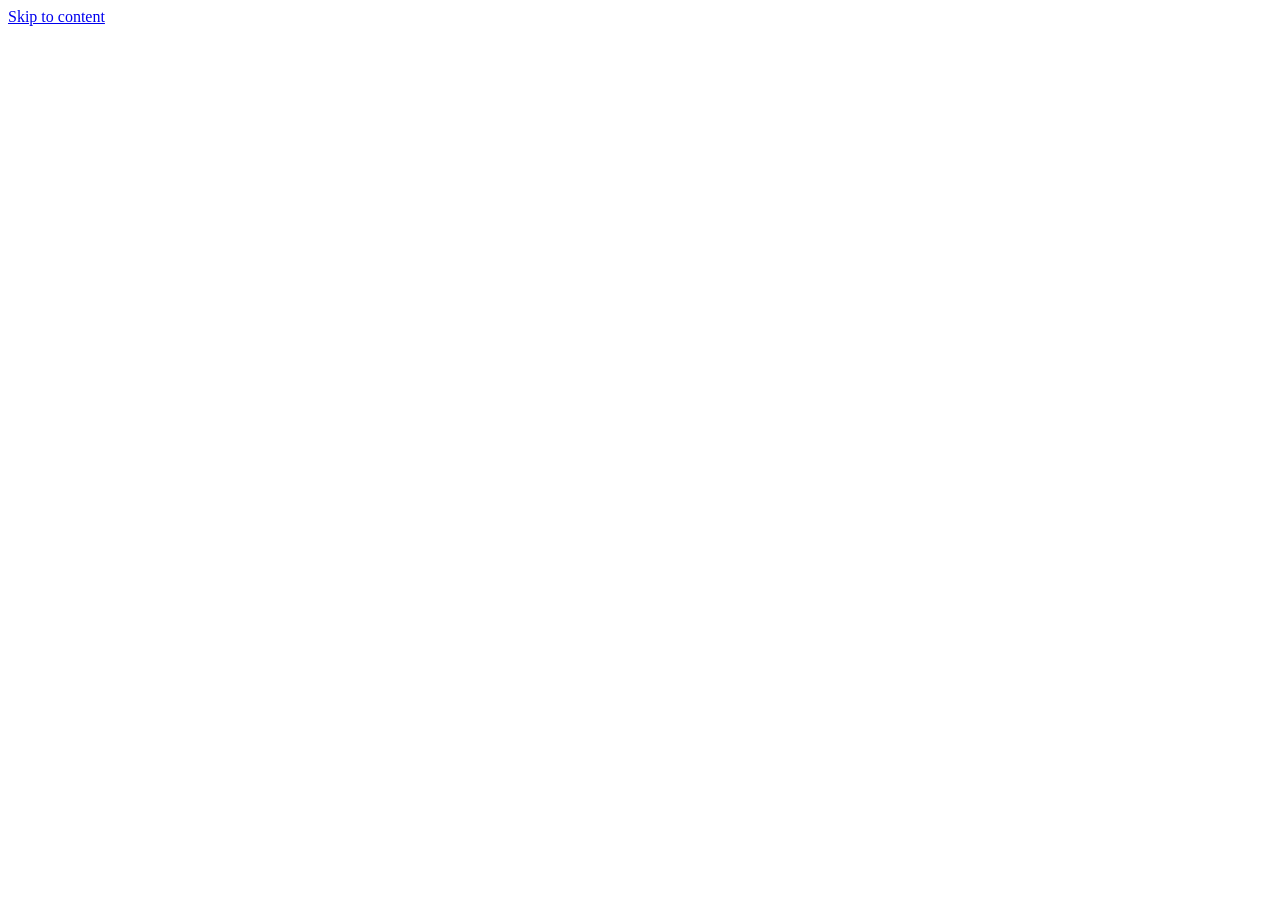
==== commit ea047cec: "Add files via upload" ====
--- a/index.html
+++ b/index.html
@@ -3,83 +3,17 @@
   <head>
     <meta charset="UTF-8" />
     <meta name="viewport" content="width=device-width, initial-scale=1.0" />
-    <title>Real-Time Weather Dashboard</title>
-    <link rel="stylesheet" href="./styles.css" />
+    <meta
+      name="description"
+      content="Thiranex Storefront is a fast product catalog capstone with client-side routing and optimized assets."
+    />
+    <title>Thiranex Storefront</title>
+    <link rel="preconnect" href="https://images.unsplash.com" />
+    <link rel="stylesheet" href="./src/styles.css" />
   </head>
   <body>
-    <main class="dashboard">
-      <header>
-        <h1>Real-Time Weather Dashboard</h1>
-        <p>Search for a city to view live weather metrics.</p>
-      </header>
-
-      <section class="toolbar" aria-label="Dashboard controls">
-        <div class="unit-toggle" role="group" aria-label="Temperature unit">
-          <span>Units:</span>
-          <button id="unit-c" class="toggle active" type="button">Celsius</button>
-          <button id="unit-f" class="toggle" type="button">Fahrenheit</button>
-        </div>
-        <button id="refresh-btn" class="secondary-btn" type="button">Refresh</button>
-      </section>
-
-      <form id="search-form" class="search" novalidate>
-        <label for="city-input">City Name</label>
-        <div class="search-row">
-          <input
-            id="city-input"
-            name="city"
-            type="text"
-            placeholder="e.g., Mumbai"
-            autocomplete="off"
-            required
-          />
-          <button type="submit">Get Weather</button>
-        </div>
-        <p id="status" class="status" role="status" aria-live="polite"></p>
-      </form>
-
-      <section class="recent-searches">
-        <h2>Recent Searches</h2>
-        <div id="recent-list" class="chip-list"></div>
-      </section>
-
-      <section id="weather-card" class="weather-card hidden" aria-live="polite">
-        <h2 id="location-name"></h2>
-        <div class="metrics">
-          <article class="metric">
-            <h3>Temperature</h3>
-            <p id="temperature-value">--</p>
-          </article>
-          <article class="metric">
-            <h3>Humidity</h3>
-            <p id="humidity-value">--</p>
-          </article>
-          <article class="metric">
-            <h3>Wind Speed</h3>
-            <p id="wind-value">--</p>
-          </article>
-          <article class="metric">
-            <h3>Feels Like</h3>
-            <p id="feels-like-value">--</p>
-          </article>
-          <article class="metric">
-            <h3>Pressure</h3>
-            <p id="pressure-value">--</p>
-          </article>
-          <article class="metric">
-            <h3>UV Index</h3>
-            <p id="uv-value">--</p>
-          </article>
-        </div>
-        <p id="updated-time" class="updated-time"></p>
-      </section>
-
-      <section id="forecast-card" class="weather-card hidden">
-        <h2>Next 24 Hours Forecast</h2>
-        <div id="forecast-list" class="forecast-list"></div>
-      </section>
-    </main>
-
-    <script src="./app.js" type="module"></script>
+    <a class="skip-link" href="#app">Skip to content</a>
+    <div id="app"></div>
+    <script type="module" src="./src/main.js"></script>
   </body>
-</html>
+  </html>
